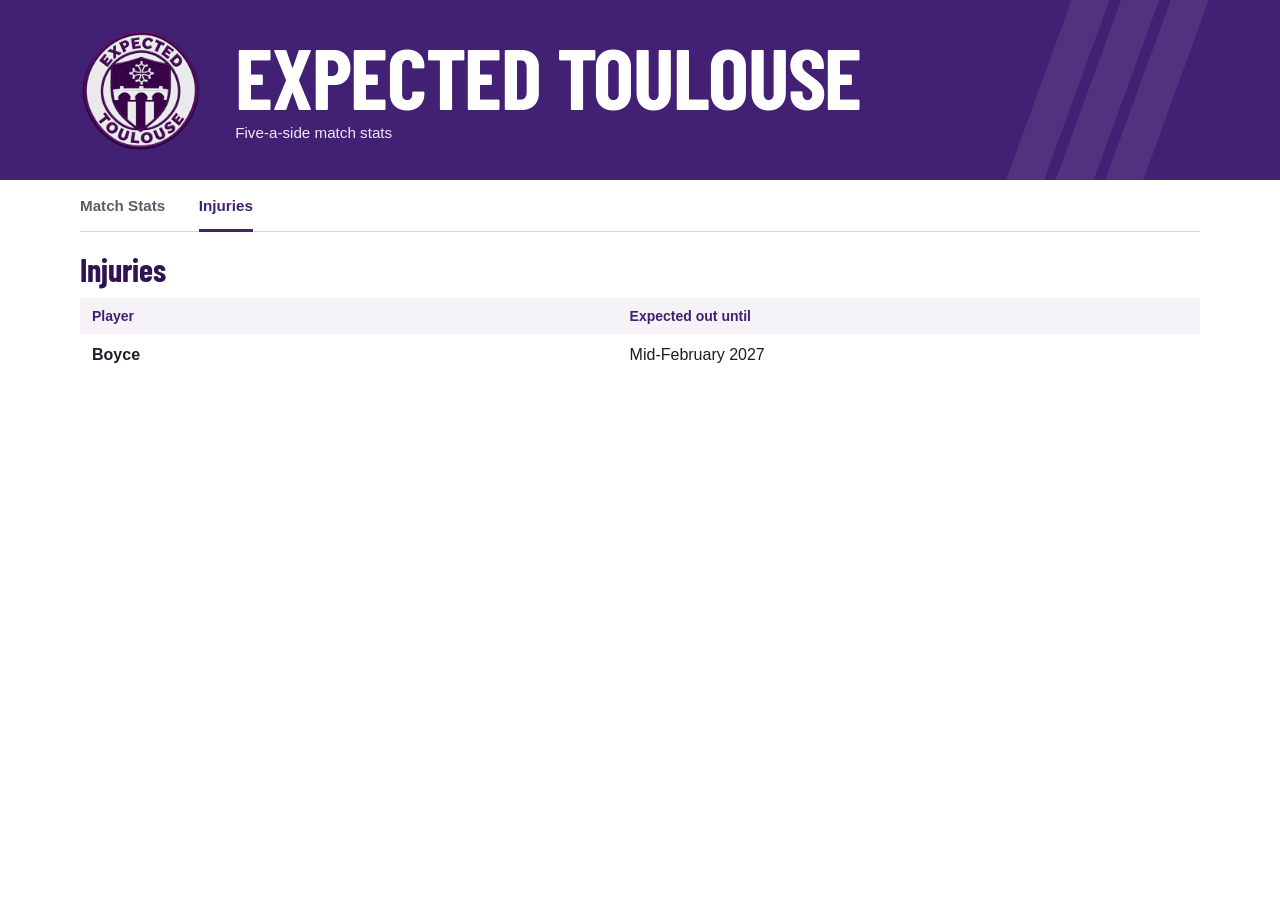
==== injuries.html @ 7c12ce7f "Add the Injuries page and expected return date" ====
<!doctype html>
<html lang="en">
<head>
  <meta charset="utf-8">
  <meta name="viewport" content="width=device-width, initial-scale=1">
  <meta name="theme-color" content="#422073">
  <meta http-equiv="Content-Security-Policy" content="default-src 'none'; style-src 'self'; img-src 'self'; font-src 'self'; base-uri 'none'; form-action 'none'">
  <title>Expected Toulouse · Injuries</title>
  <link rel="icon" href="./expected-toulouse-crest.png" type="image/png">
  <link rel="stylesheet" href="./styles.css?v=injuries-1">
</head>
<body>
  <header class="masthead">
    <div class="masthead-inner wrap">
      <img class="crest" src="./expected-toulouse-crest.png" alt="" width="320" height="320">
      <div>
        <h1>Expected Toulouse</h1>
        <p class="masthead-subtitle">Five-a-side match stats</p>
      </div>
    </div>
  </header>

  <main class="wrap">
    <nav class="section-nav" aria-label="Team pages">
      <a href="./">Match Stats</a>
      <a href="./injuries.html" aria-current="page">Injuries</a>
    </nav>

    <section aria-labelledby="injuries-heading">
      <div class="board-heading"><h2 id="injuries-heading">Injuries</h2></div>
      <table class="injuries-table">
        <thead>
          <tr><th scope="col">Player</th><th scope="col">Expected out until</th></tr>
        </thead>
        <tbody>
          <tr><th scope="row">Boyce</th><td><time datetime="2027-02">Mid-February 2027</time></td></tr>
        </tbody>
      </table>
    </section>
  </main>
</body>
</html>
---- styles.css ----
@font-face {
  font-family: "Barlow Condensed";
  src: url("./barlow-condensed-bold.ttf") format("truetype");
  font-style: normal;
  font-weight: 700;
  font-display: swap;
}

:root {
  color-scheme: light;
  font-family: "Helvetica Neue", Helvetica, Arial, sans-serif;
  color: #211a29;
  background: #fff;
  --display: "Barlow Condensed", "Arial Narrow", Impact, sans-serif;
  --violet: #422073;
  --dark-violet: #301452;
  --muted: #61596b;
  --line: #d9d3df;
  --wash: #f5f2f8;
  --danger: #8a254b;
}

* { box-sizing: border-box; }
body, h1, h2, h3, p, dl, dd { margin: 0; }
button, input, select { font: inherit; }
button { cursor: pointer; }
button:disabled { opacity: .65; cursor: wait; }
:focus-visible { outline: 2px solid #7946b0; outline-offset: 3px; }
[hidden] { display: none !important; }

.wrap { width: min(calc(100% - 4rem), 70rem); margin-inline: auto; }

.masthead {
  background: var(--violet);
  color: white;
  overflow: hidden;
}
.masthead-inner {
  position: relative;
  isolation: isolate;
  min-height: 11.25rem;
  display: flex;
  align-items: center;
  gap: clamp(1rem, 3vw, 2rem);
  padding-block: 1.35rem 1.5rem;
}
.masthead-inner::after {
  content: "";
  position: absolute;
  z-index: -1;
  top: -25%;
  right: 1.5rem;
  width: 2.4rem;
  height: 150%;
  background: #ffffff14;
  box-shadow: -3.1rem 0 #ffffff14, -6.2rem 0 #ffffff14;
  transform: skewX(-20deg);
}
.crest {
  display: block;
  width: clamp(4rem, 11vw, 7.7rem);
  height: auto;
  aspect-ratio: 1;
  object-fit: contain;
  flex: none;
}
.masthead h1 {
  font: 700 clamp(2.4rem, 7vw, 5.4rem)/.92 var(--display);
  text-transform: uppercase;
  letter-spacing: -.015em;
  text-wrap: balance;
}
.masthead-subtitle { margin-top: .55rem; font-size: .95rem; color: #f1e8fa; }

.season-overview { border-bottom: 1px solid var(--line); }
.stats-strip {
  display: grid;
  grid-template-columns: .75fr .9fr 1.35fr 1.35fr;
  padding-block: 1.2rem;
}
.stats-strip > div { min-width: 0; padding: 0 1.1rem; border-inline-start: 1px solid var(--line); }
.stats-strip > div:first-child { padding-inline-start: 0; border-inline-start: 0; }
.stats-strip dt {
  margin-bottom: .3rem;
  font-size: .875rem;
  font-weight: 700;
  color: var(--muted);
}
.stat dd, #keeper-counter {
  font: 700 2.7rem/1 var(--display);
  font-variant-numeric: tabular-nums;
  color: var(--violet);
}
.leader strong {
  display: block;
  color: var(--violet);
  font: 700 1.75rem/1.06 var(--display);
  overflow-wrap: anywhere;
}
.leader span { color: var(--muted); display: block; margin-top: .25rem; font-size: .875rem; }
.leader span:empty { display: none; }

main.wrap { padding-bottom: 2.8rem; }
.section-nav, .tab-bar {
  display: flex;
  flex-wrap: wrap;
  gap: 0 clamp(.75rem, 3.5vw, 2.1rem);
}
.section-nav {
  border-bottom: 1px solid var(--line);
}
[role="tab"], .section-nav > a {
  min-height: 3.25rem;
  margin-bottom: -1px;
  padding: .65rem 0 .5rem;
  color: var(--muted);
  background: transparent;
  border: 0;
  border-bottom: 3px solid transparent;
  font-size: .95rem;
  font-weight: 700;
}
.section-nav > a { display: flex; align-items: center; text-decoration: none; }
[role="tab"]:hover, .section-nav > a:hover { color: var(--violet); }
[role="tab"][aria-selected="true"], .section-nav > [aria-current="page"] { color: var(--violet); border-bottom-color: var(--violet); }

#log-panel { display: grid; grid-template-columns: minmax(0, .9fr) minmax(0, 1.1fr); }
.match-entry { padding: 1.5rem clamp(1.25rem, 3.5vw, 2.5rem) 1.7rem 0; }
.match-log {
  min-width: 0;
  padding: 1.5rem 0 1.7rem clamp(1.25rem, 3.5vw, 2.5rem);
  border-inline-start: 1px solid var(--line);
}
.board-heading, .match-log-heading {
  display: flex;
  flex-wrap: wrap;
  align-items: baseline;
  justify-content: space-between;
  gap: .45rem 1rem;
}
.board-heading { padding: 1.3rem 0 .8rem; }
h2 { font: 700 2rem/1 var(--display); color: var(--dark-violet); }
.board-heading p { color: var(--muted); font-size: .9rem; }
.match-entry h2:focus, .match-log h2:focus { outline: none; }

.score-fields {
  display: grid;
  grid-template-columns: repeat(2, minmax(0, 1fr));
  gap: .85rem;
  margin-block: .95rem 1rem;
}
.score-fields label, .goal-row label, #editor-form label {
  display: grid;
  align-content: end;
  gap: .35rem;
  font-size: .875rem;
  font-weight: 700;
}
input, select {
  width: 100%;
  min-height: 2.75rem;
  padding: .46rem .65rem;
  border: 1px solid #bfb5c9;
  border-radius: .15rem;
  color: #211a29;
  background: #fff;
  font-size: 1rem;
}
input::placeholder { color: #746b7e; }
select:disabled { color: var(--muted); background: var(--wash); }
.primary, .secondary, .danger {
  min-height: 2.75rem;
  padding: .48rem .85rem;
  border: 1px solid var(--violet);
  border-radius: .15rem;
  font-size: .9rem;
  font-weight: 700;
}
.primary { background: var(--violet); color: #fff; }
.primary:hover { background: var(--dark-violet); }
.secondary { color: var(--violet); background: #fff; border-color: #c9bed3; }
.secondary:hover { background: var(--wash); }
.remove-match { color: var(--danger); border-color: #d9bdca; }
.remove-match:hover { background: #fff0f5; }
.danger { color: #fff; background: var(--danger); border-color: var(--danger); }
.danger:hover { background: #691a37; }
.form-actions { display: flex; flex-wrap: wrap; gap: .55rem; margin-top: .9rem; }
.goal-fields { display: grid; gap: .65rem; margin-top: .75rem; }
.goal-fields:empty { display: none; }
.goal-row {
  display: grid;
  grid-template-columns: repeat(2, minmax(0, 1fr));
  min-width: 0;
  gap: .65rem;
  margin: 0;
  padding: .3rem .65rem .7rem;
  border: 1px solid var(--line);
}
.goal-row legend { padding-inline: .28rem; color: var(--violet); font-weight: 700; font-size: .875rem; }

.match-entry .match-score { margin: .45rem 0 .65rem; }
.match-score, .empty-log, .keeper-note, #no-goals {
  color: var(--muted);
  font-size: .9375rem;
  line-height: 1.45;
  overflow-wrap: anywhere;
}
.match-score strong { color: var(--dark-violet); font-variant-numeric: tabular-nums; }
.match-feedback { margin-top: .75rem; color: var(--violet); font-weight: 700; }
.empty-log { margin-top: .65rem; }
.match-card { padding: .85rem 0; border-bottom: 1px solid var(--line); }
.match-card:last-child { border-bottom: 0; padding-bottom: 0; }
.match-card-top { display: flex; flex-wrap: wrap; align-items: center; justify-content: space-between; gap: .5rem .75rem; }
.match-card-top > div:first-child { min-width: 0; }
.match-card-actions { display: flex; gap: .4rem; }
.match-card h3 {
  margin-bottom: .2rem;
  color: var(--dark-violet);
  font: 700 1.25rem/1 var(--display);
}
.match-card details { margin-top: .55rem; }
.match-card summary, #local-history > summary { color: var(--violet); font-size: .875rem; font-weight: 700; cursor: pointer; }
#local-history { margin-top: 1rem; }
.match-card ol { margin: .5rem 0 .1rem; padding-left: 1.45rem; }
.match-card li + li { margin-top: .35rem; }
.match-card li span { margin-left: .55rem; color: var(--muted); font-size: .875rem; }

table { width: 100%; table-layout: fixed; border-collapse: collapse; }
thead { background: var(--wash); }
th, td { text-align: center; }
thead th { padding: .65rem .4rem; color: var(--violet); font-size: .875rem; }
thead th:first-child { width: 48%; text-align: left; padding-left: .75rem; }
tbody tr { border-bottom: 1px solid var(--line); }
tbody tr:last-child { border-bottom: 0; }
tbody th { text-align: left; padding: .72rem .75rem; }
td { padding: .72rem .25rem; font-weight: 700; font-variant-numeric: tabular-nums; }
.injuries-table th, .injuries-table td { text-align: left; padding-inline: .75rem; }
.injuries-table td { font-weight: 400; }
.player { display: flex; align-items: center; gap: .45rem; line-height: 1.2; }
.keeper-tag { color: var(--violet); font-size: .75rem; font-weight: 700; }
.keeper-row {
  display: flex;
  align-items: center;
  justify-content: space-between;
  gap: 1rem;
  border-block: 1px solid var(--line);
  padding: .85rem .75rem;
  background: var(--wash);
  font-weight: 700;
}
.keeper-note { padding: .8rem 0; }
.keeper-matches { margin: 0; padding: 0 0 .85rem 1.2rem; }
.keeper-matches li + li { margin-top: .3rem; }
.save-note { padding: .75rem 0; border-top: 1px solid var(--line); color: var(--muted); font-size: .875rem; }

#editor-dialog, #delete-dialog {
  width: min(calc(100% - 2rem), 29rem);
  padding: 1.3rem;
  border: 1px solid var(--violet);
  border-radius: .15rem;
  color: inherit;
}
#editor-dialog::backdrop, #delete-dialog::backdrop { background: #1e142db3; }
#editor-form p, #editor-form label, #delete-dialog p { margin-top: .75rem; line-height: 1.45; }
#editor-form a { color: var(--violet); font-weight: 700; }

@media (max-width: 52rem) {
  #log-panel { grid-template-columns: 1fr; }
  .match-entry, .match-log { padding-inline: 0; }
  .match-log { border-inline-start: 0; border-top: 1px solid var(--line); }
}

@media (max-width: 42rem) {
  .wrap { width: calc(100% - 2rem); }
  .masthead-inner { min-height: 7.5rem; }
  .masthead-inner::after { right: -.75rem; }
  .masthead-subtitle { font-size: .875rem; }
  .stats-strip { grid-template-columns: 1fr 1fr; padding-block: .7rem 0; }
  .stats-strip > div { padding: 0 .65rem .7rem; }
  .stats-strip > div:nth-child(odd) { padding-inline-start: 0; border-inline-start: 0; }
  .stats-strip .leader { padding-top: .65rem; border-top: 1px solid var(--line); }
  .stat dd { font-size: 2.2rem; }
  .leader strong { font-size: 1.55rem; }
  .match-entry, .match-log { padding-block: 1.1rem 1.3rem; }
}
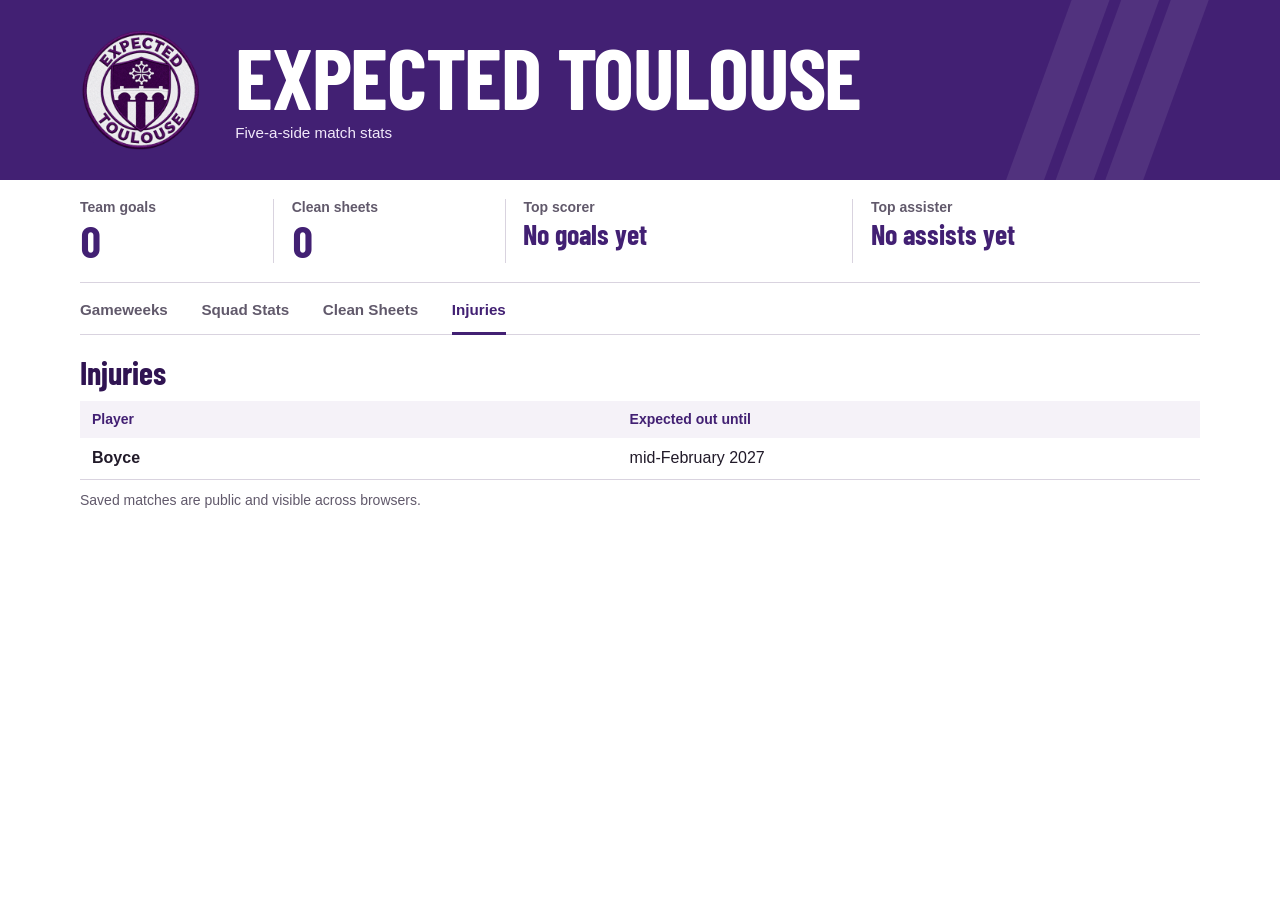
==== commit 020c90e9: "Add squad profiles and integrate the Injuries tab" ====
--- a/injuries.html
+++ b/injuries.html
@@ -3,40 +3,10 @@
 <head>
   <meta charset="utf-8">
   <meta name="viewport" content="width=device-width, initial-scale=1">
-  <meta name="theme-color" content="#422073">
-  <meta http-equiv="Content-Security-Policy" content="default-src 'none'; style-src 'self'; img-src 'self'; font-src 'self'; base-uri 'none'; form-action 'none'">
+  <meta http-equiv="refresh" content="0; url=./#injuries">
   <title>Expected Toulouse · Injuries</title>
-  <link rel="icon" href="./expected-toulouse-crest.png" type="image/png">
-  <link rel="stylesheet" href="./styles.css?v=injuries-1">
 </head>
 <body>
-  <header class="masthead">
-    <div class="masthead-inner wrap">
-      <img class="crest" src="./expected-toulouse-crest.png" alt="" width="320" height="320">
-      <div>
-        <h1>Expected Toulouse</h1>
-        <p class="masthead-subtitle">Five-a-side match stats</p>
-      </div>
-    </div>
-  </header>
-
-  <main class="wrap">
-    <nav class="section-nav" aria-label="Team pages">
-      <a href="./">Match Stats</a>
-      <a href="./injuries.html" aria-current="page">Injuries</a>
-    </nav>
-
-    <section aria-labelledby="injuries-heading">
-      <div class="board-heading"><h2 id="injuries-heading">Injuries</h2></div>
-      <table class="injuries-table">
-        <thead>
-          <tr><th scope="col">Player</th><th scope="col">Expected out until</th></tr>
-        </thead>
-        <tbody>
-          <tr><th scope="row">Boyce</th><td><time datetime="2027-02">Mid-February 2027</time></td></tr>
-        </tbody>
-      </table>
-    </section>
-  </main>
+  <p><a href="./#injuries">Open the Injuries tab</a></p>
 </body>
 </html>
